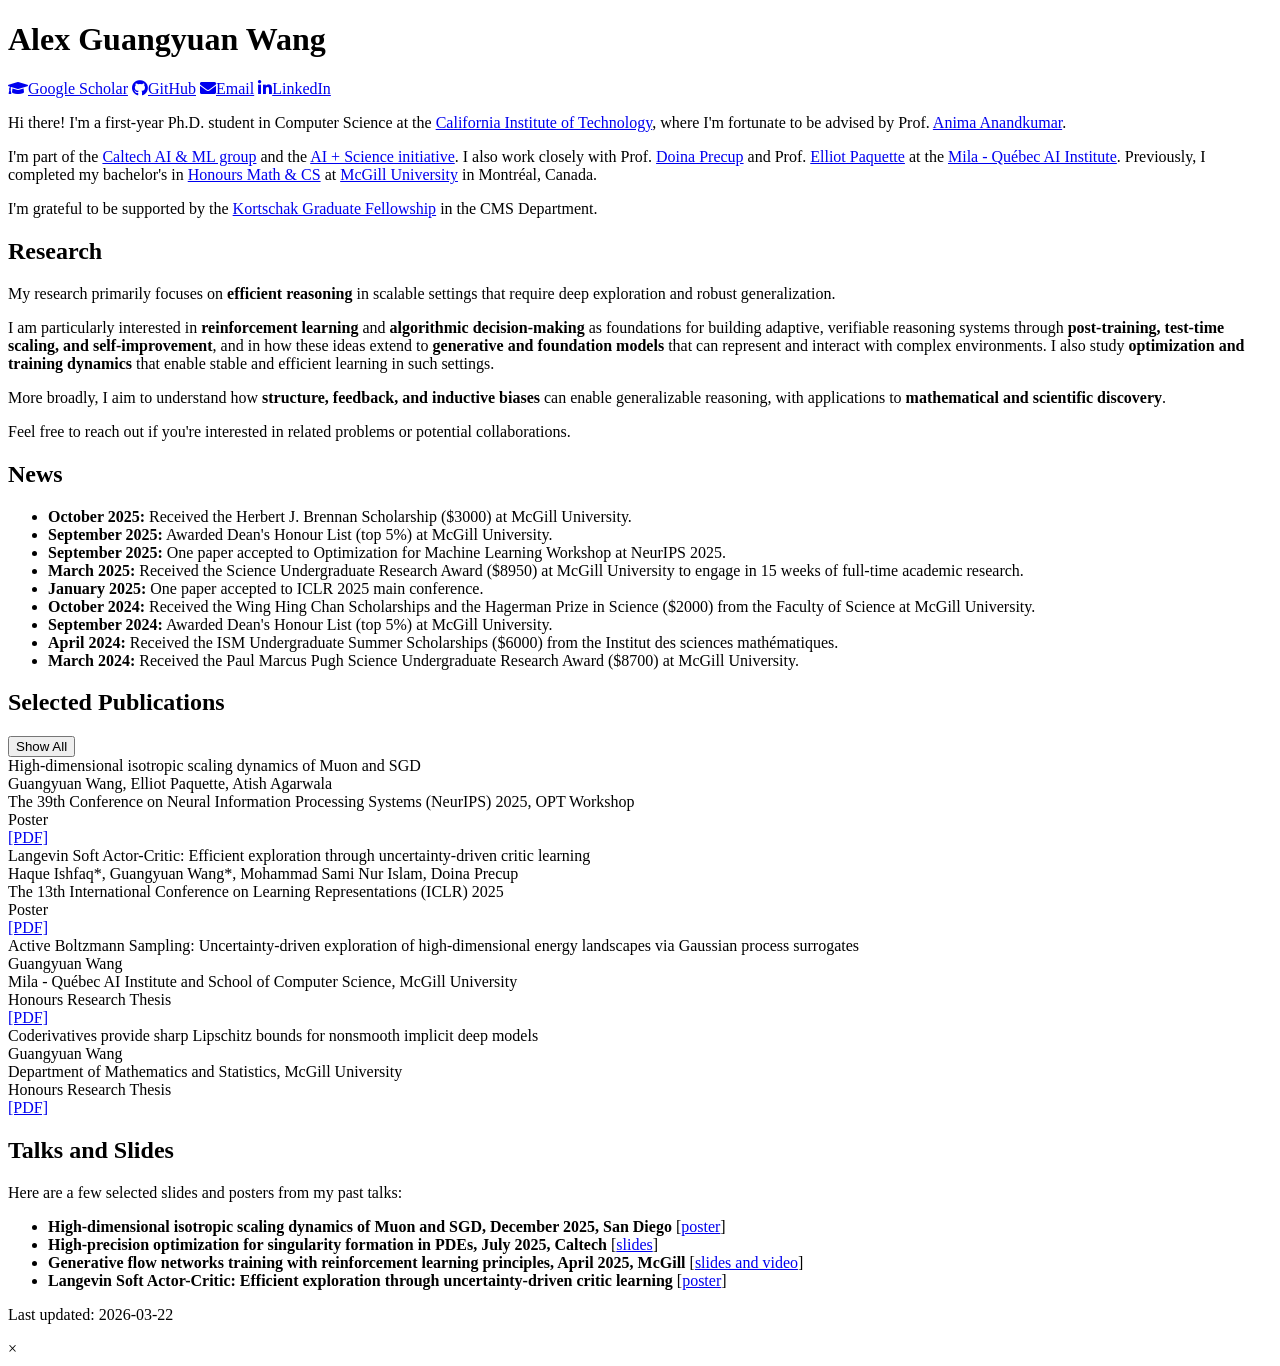
==== index_backup.html @ a8b829eb "update index.html" ====
<!DOCTYPE html>
<html lang="en">
<head>
    <meta charset="UTF-8">
    <meta name="viewport" content="width=device-width, initial-scale=1.0">
    <meta name="description" content="Academic Homepage">
    <meta name="keywords" content="Computer Science, PhD Student, Research, Machine Learning, Robotics, Reinforcement Learning, MSc Student">
    <meta name="author" content="Anonymous">
    <meta property="og:title" content="Academic Homepage - PhD Student">
    <meta property="og:description" content="Research in computer science and related fieldssami.">
    <meta property="og:type" content="website">
    <meta property="og:url" content="#">
    <meta name="twitter:card" content="summary">
    <meta name="twitter:creator" content="@anonymous">
    <title>Alex Guangyuan Wang</title>
    <link rel="stylesheet" href="https://fonts.googleapis.com/css2?family=Merriweather:wght@300;400;500;600&display=swap">
    <link rel="stylesheet" href="https://cdnjs.cloudflare.com/ajax/libs/font-awesome/5.15.3/css/all.min.css">
    <link rel="stylesheet" href="styles.css">
</head>
<body id="top">
    <header>
        <div class="header-content">
            <h1>Alex Guangyuan Wang</h1>
            <!-- <p>Ph.D. in Computer Science, California Institute of Technology</p>
            <p>B.Sc. in Honours Math & CS, McGill University and Mila - Québec AI Institute.</p> -->
            <div class="social-links-header">
                <a href="https://scholar.google.com/citations?user=Vxr5u9cAAAAJ&hl=en"><i class="fas fa-graduation-cap"></i>Google Scholar</a>
<!--                 <a href="https://x.com/SamiNur229934"><i class="fab fa-twitter"></i>Twitter</a> -->
                <a href="https://github.com/al2wang"><i class="fab fa-github"></i>GitHub</a>
                <a href="mailto:guangyuan.wang@mail.mcgill.ca"><i class="fas fa-envelope"></i>Email</a>
                <a href="https://www.linkedin.com/in/guangyuan-wang/"><i class="fab fa-linkedin-in"></i>LinkedIn</a>
                <!-- <a href="resume.pdf" target="_blank"><i class="fas fa-scroll"></i> Resume</a> -->
            </div>
        </div>
<!--         <div class="header-image">
            <img src="images/profile.jpg" alt="Profile Photo">
        </div> -->
    </header>

    <main>
        <section id="about">
            <p>
                Hi there! I'm a first-year Ph.D. student in Computer Science at the <a href="https://www.caltech.edu/">California Institute of Technology</a>, where I'm fortunate to be advised by Prof. <a href="https://en.wikipedia.org/wiki/Anima_Anandkumar">Anima Anandkumar</a>.
            </p>
            <p>
                I'm part of the <a href="https://www.cms.caltech.edu/research/artificial-intelligence-and-machine-learning">Caltech AI & ML group</a> and the <a href="https://ai4science.caltech.edu/">AI + Science initiative</a>.
                I also work closely with Prof. <a href="https://cs.mcgill.ca/~dprecup/">Doina Precup</a> and Prof. <a href="https://elliotpaquette.github.io/">Elliot Paquette</a> at the <a href="https://mila.quebec/en">Mila - Québec AI Institute</a>.
                Previously, I completed my bachelor's in <a href="https://coursecatalogue.mcgill.ca/en/undergraduate/arts/programs/mathematics-statistics/mathematics-computer-science-honours-bsc/">Honours Math & CS</a> at <a href="https://www.mcgill.ca/">McGill University</a> in Montréal, Canada.
            </p>
            <p>
                I'm grateful to be supported by the <a href="https://www.cms.caltech.edu/research/kortschak-scholars">Kortschak Graduate Fellowship</a> in the CMS Department.
            </p>
            <!-- <p>I've done research on machine learning as well as pure and applied mathematics. Specifically, the research projects I have explored center around the following:
                <ul>
                    <li>Designing deep exploration and posterior sampling algorithms in reinforcement learning</li>
                    <li>High-dimensional stochastic optimization for understanding training dynamics of deep models, with connections to random matrices and non-commutative probability theory</li>
                    <li>Reinforcement learning from artificial intelligence feedback and reward alignment</li>
                    <li>Deploying multimodal vision-language models for continual learning domains, bridging reasoning and alignment </li>
                    <li>Singularity formation detection in evolutionary PDEs using neural operators</li>
                    <li>Variational analysis and nonsmooth optimization for studying the Lipschitz stability of implicit networks</li>
                    <li>Bayesian inference and optimization, with connections bandit problems and active sampling settings</li>
                </ul>
            </p> -->
            <!-- <p>My research spans both <b>machine learning</b> and <b>mathematics</b>, with a focus on
                understanding and designing learning systems through theoretical and empirical lenses.
                In particular, I have worked on:
                <ul>
                    <li><b>Reinforcement learning:</b>
                        Deep exploration and posterior sampling algorithms;
                        Reinforcement learning from AI feedback and reward alignment.
                    </li>
                    <li><b>Multimodal learning:</b>
                        Continual learning, reward alignment and reasoning in vision-language models.
                    </li>
                    <li><b>Optimization theory:</b>
                        High-dimensional stochastic optimization and random matrix theory for analyzing training dynamics of deep models;
                        Variational and nonsmooth analysis for studying Lipschitz stability and implicit network optimization.
                    </li>
                    <li><b>Applied mathematics and statistics:</b>
                        Singularity formation in evolutionary PDEs using neural operators;
                        Bayesian inference and active sampling with connections to Gaussian processes.
                    </li>
                </ul>
            </p> -->

            <!-- <p>I am also working closely with Prof. <a href="https://cs.mcgill.ca/~dprecup/">Doina Precup</a>, <a href="https://elliotpaquette.github.io/">Elliot Paquette</a>,
                <a href="https://siamak.page/">Siamak Ravanbakhsh</a>, and <a href="https://www.mcgill.ca/mathstat/tim-hoheisel">Tim Hoheisel</a>
                at McGill University, <a href="https://mila.quebec/en">Mila - Québec AI Institute</a> and <a href="https://www.crmath.ca/">Centre de recherches mathématiques</a>.
                I have also had the privilege of collaborating closely with Professors <a href="https://www.eas.caltech.edu/people/anima">Anima Anandkumar</a>
                and <a href="https://www.cms.caltech.edu/people/hou">Thomas Y. Hou</a>'s research groups
                at <a href="https://www.cms.caltech.edu/">CMS, California Institute of Technology</a>.
            </p> -->
        </section>

        <section id="research">
            <h2>Research</h2>
                <!-- <p>My current research interests span generative models, reinforcement learning, optimization dynamics, and applications to scientific discovery.
                    Speficially, I study reasoning and planning in agentic frameworks and foundation models, their representation geometry that makes downstream optimization well-conditioned, and generalizable discovery strategies under structured environments with verifiable feedback.
                    Ultimately, I aim to develop AI systems that can interact and reason with limited supervision.
                    Feel free to reach out to me in case you have any questions or want to chat about research! I am always open to new collaborations.
                </p> -->
                <p>
                    My research primarily focuses on <b>efficient reasoning</b> in scalable settings that require deep exploration and robust generalization.
                </p>
                <p>
                    I am particularly interested in <b>reinforcement learning</b> and <b>algorithmic decision-making</b> as foundations for building adaptive, verifiable reasoning systems
                    through <b>post-training, test-time scaling, and self-improvement</b>,
                    and in how these ideas extend to <b>generative and foundation models</b> that can represent and interact with complex environments.
                    I also study <b>optimization and training dynamics</b> that enable stable and efficient learning in such settings.
                </p>
                <p>
                    More broadly, I aim to understand how <b>structure, feedback, and inductive biases</b> can enable generalizable reasoning,
                    with applications to <b>mathematical and scientific discovery</b>. 
                </p>
                <p>
                    Feel free to reach out if you're interested in related problems or potential collaborations.
                </p>
                <!-- <p>
                    See a list of publications below, or check out my Google Scholar for a more up-to-date list.
                </p> -->
        </section>

        <section id="news">
            <h2>News</h2>
            <div class="news-container">
                <ul class="news-list">
                    <!-- <li><b>October 2025:</b> Submitted the extension of our workshop paper to the Electronic Journal of Probability, under review.</li> -->
                    <!-- <li><b>November 2025:</b> Submitted the extension of our workshop paper to the Electronic Journal of Probability, under review.</li> -->
                    <li><b>October 2025:</b> Received the Herbert J. Brennan Scholarship ($3000) at McGill University.</li>
                    <li><b>September 2025:</b> Awarded Dean's Honour List (top 5%) at McGill University.</li>
                    <li><b>September 2025:</b> One paper accepted to Optimization for Machine Learning Workshop at NeurIPS 2025.</li>
                    <li><b>March 2025:</b> Received the Science Undergraduate Research Award ($8950) at McGill University to engage in 15 weeks of full-time academic research.</li>
                    <li><b>January 2025:</b> One paper accepted to ICLR 2025 main conference.</li>
                    <li><b>October 2024:</b> Received the Wing Hing Chan Scholarships and the Hagerman Prize in Science ($2000) from the Faculty of Science at McGill University.</li>
                    <li><b>September 2024:</b> Awarded Dean's Honour List (top 5%) at McGill University.</li>
                    <li><b>April 2024:</b> Received the ISM Undergraduate Summer Scholarships ($6000) from the Institut des sciences mathématiques.</li>
                    <li><b>March 2024:</b> Received the Paul Marcus Pugh Science Undergraduate Research Award ($8700) at McGill University.</li>

<!--                     <li><b>05/2025:</b> Received the Master's Research Scholarship from the Fonds de recherche du Québec – Nature et technologies (FRQNT), totalling $33,334 CAD</li> -->
                    <!-- <li>[MM/YYYY]: [News Item 1]</li> -->
                    <!-- <li>[MM/YYYY]: [News Item 2]</li> -->
                    <!-- <li>[MM/YYYY]: [News Item 3]</li> -->
                    <!-- <li>[MM/YYYY]: [News Item 4]</li> -->
                    <!-- <li>[MM/YYYY]: [News Item 5]</li> -->
                    <!-- <li>[MM/YYYY]: [News Item 6]</li> -->
                    <!-- <li>[MM/YYYY]: [News Item 7]</li> -->
                    <!-- <li>[MM/YYYY]: [News Item 8]</li> -->
                    <!-- <li>[MM/YYYY]: [News Item 9]</li> -->
                    <!-- <li>[MM/YYYY]: [News Item 10]</li> -->
                </ul>
            </div>
        </section>

        <section id="publications">
            <div class="publications-header">
                <h2 id="toggle-header">Selected Publications</h2>
                <button id="toggle-publications" class="toggle-publications">Show All</button>
            </div>
            <div id="publications-container">
                Publications will be dynamically loaded here
            </div>
        </section>

        <section id="talks">
            <h2>Talks and Slides</h2>
                <p>Here are a few selected slides and posters from my past talks:
                </p>
                <p>
                    <ul>
                    <li><b>High-dimensional isotropic scaling dynamics of Muon and SGD, December 2025, San Diego</b>
                        [<a href="https://al2wang.github.io/slides/opt_poster.pdf">poster</a>]
                    </li>
                    <li><b>High-precision optimization for singularity formation in PDEs, July 2025, Caltech</b>
                        [<a href="https://al2wang.github.io/slides/singularitylean_slides.pdf">slides</a>]
                    </li>
                    <li><b>Generative flow networks training with reinforcement learning principles, April 2025, McGill</b>
                        [<a href="https://drive.google.com/drive/folders/1EDNT4Fwms_EErY_Bx5Y3sUVkc2OVTjDo?usp=sharing">slides and video</a>]
                    </li>
                    <!-- <li><b>Optimization theory:</b>
                        High-dimensional stochastic optimization and random matrix theory for analyzing training dynamics of deep models;
                        Variational and nonsmooth analysis for studying Lipschitz stability and implicit network optimization.
                    </li> -->
                    <li><b>Langevin Soft Actor-Critic: Efficient exploration through uncertainty-driven critic learning</b>
                        [<a href="https://hmishfaq.github.io/data/poster/poster_lsac.pdf">poster</a>]
                    </li>
                </ul>
                </p>
        </section>

        <!-- <section id="awards"> -->
        <!--     <h2>Awards</h2> -->
        <!--     <div class="award-item"> -->
        <!--         <span class="award-year">[YYYY]</span> -->
        <!--         <div class="award-desc">[Award 1]</div> -->
        <!--     </div> -->
        <!--     <div class="award-item"> -->
        <!--         <span class="award-year">[YYYY]</span> -->
        <!--         <div class="award-desc">[Award 2]</div> -->
        <!--     </div> -->
        <!--     <div class="award-item"> -->
        <!--         <span class="award-year">[YYYY]</span> -->
        <!--         <div class="award-desc">[Award 3]</div> -->
        <!--     </div> -->
        <!--     <div class="award-item"> -->
        <!--         <span class="award-year">[YYYY]</span> -->
        <!--         <div class="award-desc">[Award 4]</div> -->
        <!--     </div> -->
        <!--     <div class="award-item"> -->
        <!--         <span class="award-year">[YYYY]</span> -->
        <!--         <div class="award-desc">[Award 5]</div> -->
        <!--     </div> -->
        <!--     <div class="award-item"> -->
        <!--         <span class="award-year">[YYYY]</span> -->
        <!--         <div class="award-desc">[Award 6]</div> -->
        <!--     </div> -->
        <!-- </section> -->

        <!-- <section id="services"> -->
        <!--     <h2>Services</h2> -->
        <!--     <div class="service-category"> -->
        <!--         <div class="service-title">Reviewer</div> -->
        <!--         <p>[Conference 1 YYYY], [Conference 2 YYYY], [Conference 3 YYYY], [Conference 4 YYYY], [Journal 1 YYYY], [Journal 2 YYYY]</p> -->
        <!--     </div> -->
        <!---->
        <!--     <div class="service-category"> -->
        <!--         <div class="service-title">Teaching Assistant</div> -->
        <!--         <p><a href="#">[Course Code 1]</a>, <a href="#">[Course Code 2]</a></p> -->
        <!--     </div> -->
        <!---->
        <!--     <div class="service-category"> -->
        <!--         <div class="service-title">Volunteer</div> -->
        <!--         <p>[Role 1], [Role 2], [Role 3]</p> -->
        <!--     </div> -->
        <!-- </section> -->

        <!-- <section id="miscellaneous"> -->
        <!--     <h2>Miscellaneous</h2> -->
        <!--     <div class="misc-item"> -->
        <!--         <p>[Optional] Share your hobbies and interests here.</p> -->
        <!--     </div> -->
        <!-- </section> -->
    </main>

    <footer>
        <!-- <p> Design and source code from <a href="https://cs.stanford.edu/~yuhuiz/">Yuhui Zhang's website</a>.</p> -->
        <p>Last updated: 2026-03-22</p>
    </footer>

    <div id="imageModal" class="modal">
        <span class="modal-close" onclick="closeModal()">&times;</span>
        <img class="modal-content" id="modalImage">
    </div>
    <script src="scripts.js"></script>
</body>
</html>
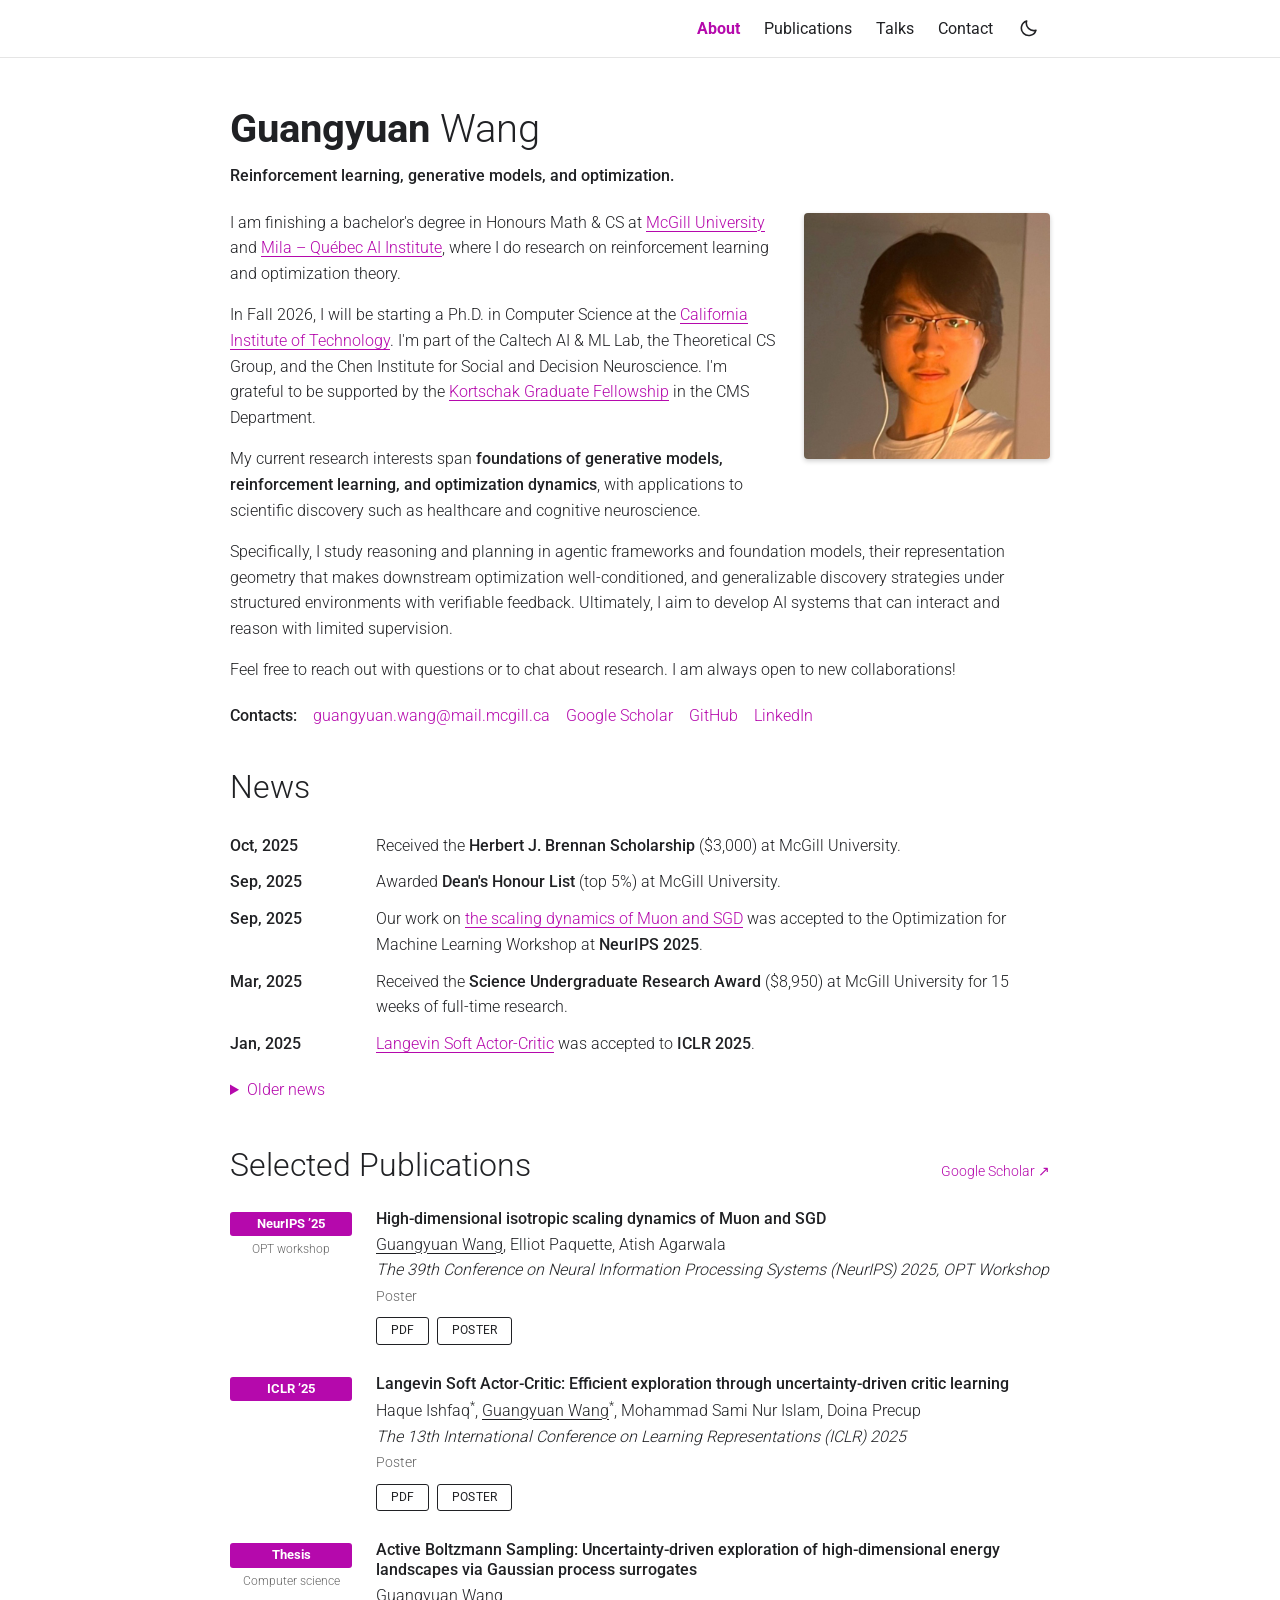
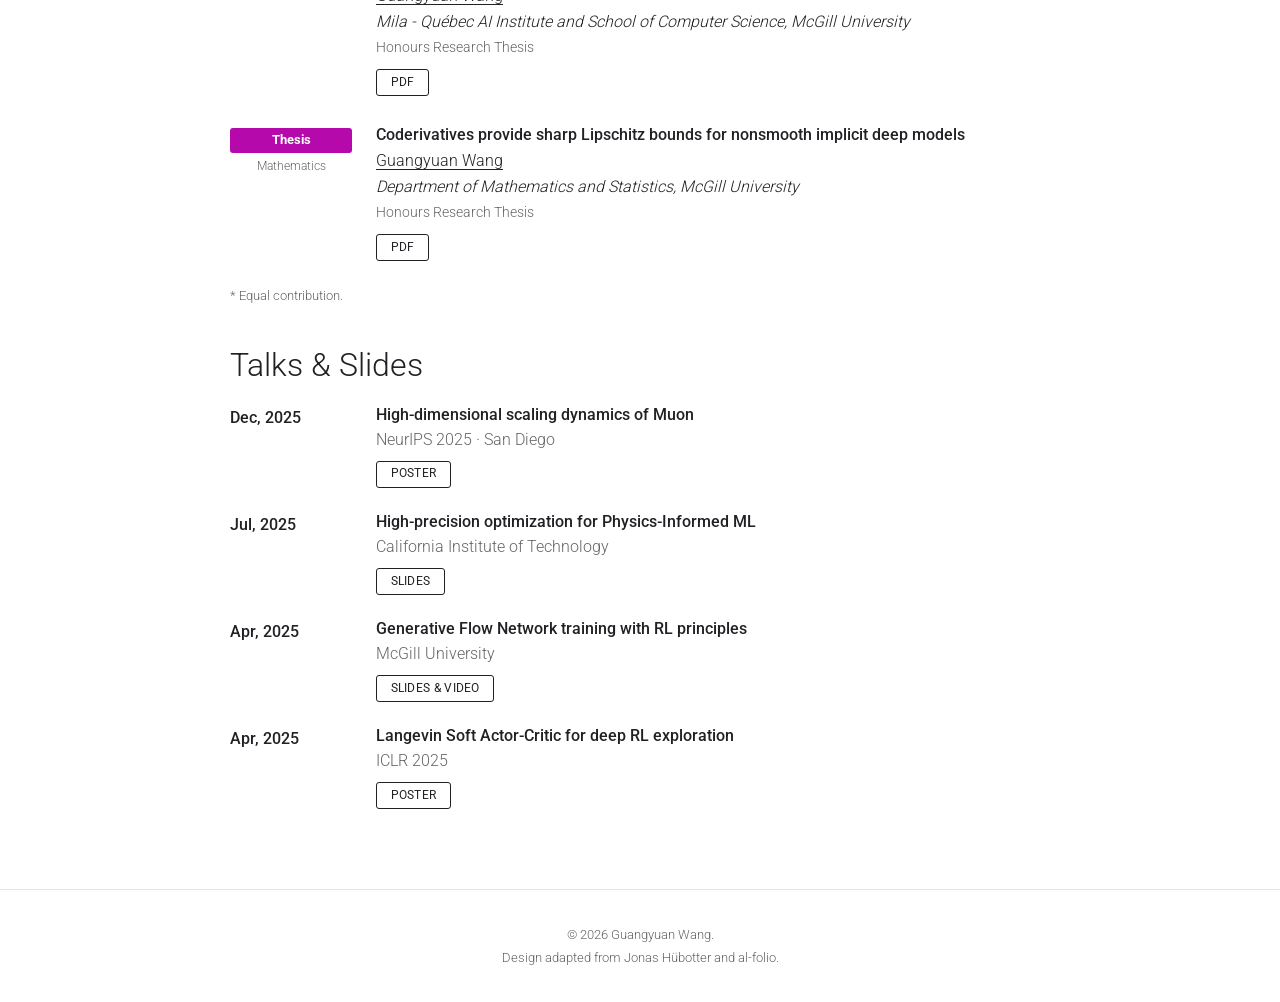
==== commit f9b5aa23: "Redesign academic homepage with al-folio layout" ====
--- a/index_backup.html
+++ b/index_backup.html
@@ -1,258 +1,14 @@
-
-
-<!DOCTYPE html>
+<!doctype html>
 <html lang="en">
 <head>
-    <meta charset="UTF-8">
-    <meta name="viewport" content="width=device-width, initial-scale=1.0">
-    <meta name="description" content="Academic Homepage">
-    <meta name="keywords" content="Computer Science, PhD Student, Research, Machine Learning, Robotics, Reinforcement Learning, MSc Student">
-    <meta name="author" content="Anonymous">
-    <meta property="og:title" content="Academic Homepage - PhD Student">
-    <meta property="og:description" content="Research in computer science and related fieldssami.">
-    <meta property="og:type" content="website">
-    <meta property="og:url" content="#">
-    <meta name="twitter:card" content="summary">
-    <meta name="twitter:creator" content="@anonymous">
-    <title>Alex Guangyuan Wang</title>
-    <link rel="stylesheet" href="https://fonts.googleapis.com/css2?family=Merriweather:wght@300;400;500;600&display=swap">
-    <link rel="stylesheet" href="https://cdnjs.cloudflare.com/ajax/libs/font-awesome/5.15.3/css/all.min.css">
-    <link rel="stylesheet" href="styles.css">
+  <meta charset="utf-8">
+  <meta name="viewport" content="width=device-width, initial-scale=1">
+  <meta http-equiv="refresh" content="0; url=index.html">
+  <link rel="canonical" href="https://al2wang.github.io/">
+  <title>Guangyuan Wang</title>
+  <script>window.location.replace('index.html' + window.location.hash);</script>
 </head>
-<body id="top">
-    <header>
-        <div class="header-content">
-            <h1>Alex Guangyuan Wang</h1>
-            <!-- <p>Ph.D. in Computer Science, California Institute of Technology</p>
-            <p>B.Sc. in Honours Math & CS, McGill University and Mila - Québec AI Institute.</p> -->
-            <div class="social-links-header">
-                <a href="https://scholar.google.com/citations?user=Vxr5u9cAAAAJ&hl=en"><i class="fas fa-graduation-cap"></i>Google Scholar</a>
-<!--                 <a href="https://x.com/SamiNur229934"><i class="fab fa-twitter"></i>Twitter</a> -->
-                <a href="https://github.com/al2wang"><i class="fab fa-github"></i>GitHub</a>
-                <a href="mailto:guangyuan.wang@mail.mcgill.ca"><i class="fas fa-envelope"></i>Email</a>
-                <a href="https://www.linkedin.com/in/guangyuan-wang/"><i class="fab fa-linkedin-in"></i>LinkedIn</a>
-                <!-- <a href="resume.pdf" target="_blank"><i class="fas fa-scroll"></i> Resume</a> -->
-            </div>
-        </div>
-<!--         <div class="header-image">
-            <img src="images/profile.jpg" alt="Profile Photo">
-        </div> -->
-    </header>
-
-    <main>
-        <section id="about">
-            <p>
-                Hi there! I'm a first-year Ph.D. student in Computer Science at the <a href="https://www.caltech.edu/">California Institute of Technology</a>, where I'm fortunate to be advised by Prof. <a href="https://en.wikipedia.org/wiki/Anima_Anandkumar">Anima Anandkumar</a>.
-            </p>
-            <p>
-                I'm part of the <a href="https://www.cms.caltech.edu/research/artificial-intelligence-and-machine-learning">Caltech AI & ML group</a> and the <a href="https://ai4science.caltech.edu/">AI + Science initiative</a>.
-                I also work closely with Prof. <a href="https://cs.mcgill.ca/~dprecup/">Doina Precup</a> and Prof. <a href="https://elliotpaquette.github.io/">Elliot Paquette</a> at the <a href="https://mila.quebec/en">Mila - Québec AI Institute</a>.
-                Previously, I completed my bachelor's in <a href="https://coursecatalogue.mcgill.ca/en/undergraduate/arts/programs/mathematics-statistics/mathematics-computer-science-honours-bsc/">Honours Math & CS</a> at <a href="https://www.mcgill.ca/">McGill University</a> in Montréal, Canada.
-            </p>
-            <p>
-                I'm grateful to be supported by the <a href="https://www.cms.caltech.edu/research/kortschak-scholars">Kortschak Graduate Fellowship</a> in the CMS Department.
-            </p>
-            <!-- <p>I've done research on machine learning as well as pure and applied mathematics. Specifically, the research projects I have explored center around the following:
-                <ul>
-                    <li>Designing deep exploration and posterior sampling algorithms in reinforcement learning</li>
-                    <li>High-dimensional stochastic optimization for understanding training dynamics of deep models, with connections to random matrices and non-commutative probability theory</li>
-                    <li>Reinforcement learning from artificial intelligence feedback and reward alignment</li>
-                    <li>Deploying multimodal vision-language models for continual learning domains, bridging reasoning and alignment </li>
-                    <li>Singularity formation detection in evolutionary PDEs using neural operators</li>
-                    <li>Variational analysis and nonsmooth optimization for studying the Lipschitz stability of implicit networks</li>
-                    <li>Bayesian inference and optimization, with connections bandit problems and active sampling settings</li>
-                </ul>
-            </p> -->
-            <!-- <p>My research spans both <b>machine learning</b> and <b>mathematics</b>, with a focus on
-                understanding and designing learning systems through theoretical and empirical lenses.
-                In particular, I have worked on:
-                <ul>
-                    <li><b>Reinforcement learning:</b>
-                        Deep exploration and posterior sampling algorithms;
-                        Reinforcement learning from AI feedback and reward alignment.
-                    </li>
-                    <li><b>Multimodal learning:</b>
-                        Continual learning, reward alignment and reasoning in vision-language models.
-                    </li>
-                    <li><b>Optimization theory:</b>
-                        High-dimensional stochastic optimization and random matrix theory for analyzing training dynamics of deep models;
-                        Variational and nonsmooth analysis for studying Lipschitz stability and implicit network optimization.
-                    </li>
-                    <li><b>Applied mathematics and statistics:</b>
-                        Singularity formation in evolutionary PDEs using neural operators;
-                        Bayesian inference and active sampling with connections to Gaussian processes.
-                    </li>
-                </ul>
-            </p> -->
-
-            <!-- <p>I am also working closely with Prof. <a href="https://cs.mcgill.ca/~dprecup/">Doina Precup</a>, <a href="https://elliotpaquette.github.io/">Elliot Paquette</a>,
-                <a href="https://siamak.page/">Siamak Ravanbakhsh</a>, and <a href="https://www.mcgill.ca/mathstat/tim-hoheisel">Tim Hoheisel</a>
-                at McGill University, <a href="https://mila.quebec/en">Mila - Québec AI Institute</a> and <a href="https://www.crmath.ca/">Centre de recherches mathématiques</a>.
-                I have also had the privilege of collaborating closely with Professors <a href="https://www.eas.caltech.edu/people/anima">Anima Anandkumar</a>
-                and <a href="https://www.cms.caltech.edu/people/hou">Thomas Y. Hou</a>'s research groups
-                at <a href="https://www.cms.caltech.edu/">CMS, California Institute of Technology</a>.
-            </p> -->
-        </section>
-
-        <section id="research">
-            <h2>Research</h2>
-                <!-- <p>My current research interests span generative models, reinforcement learning, optimization dynamics, and applications to scientific discovery.
-                    Speficially, I study reasoning and planning in agentic frameworks and foundation models, their representation geometry that makes downstream optimization well-conditioned, and generalizable discovery strategies under structured environments with verifiable feedback.
-                    Ultimately, I aim to develop AI systems that can interact and reason with limited supervision.
-                    Feel free to reach out to me in case you have any questions or want to chat about research! I am always open to new collaborations.
-                </p> -->
-                <p>
-                    My research primarily focuses on <b>efficient reasoning</b> in scalable settings that require deep exploration and robust generalization.
-                </p>
-                <p>
-                    I am particularly interested in <b>reinforcement learning</b> and <b>algorithmic decision-making</b> as foundations for building adaptive, verifiable reasoning systems
-                    through <b>post-training, test-time scaling, and self-improvement</b>,
-                    and in how these ideas extend to <b>generative and foundation models</b> that can represent and interact with complex environments.
-                    I also study <b>optimization and training dynamics</b> that enable stable and efficient learning in such settings.
-                </p>
-                <p>
-                    More broadly, I aim to understand how <b>structure, feedback, and inductive biases</b> can enable generalizable reasoning,
-                    with applications to <b>mathematical and scientific discovery</b>. 
-                </p>
-                <p>
-                    Feel free to reach out if you're interested in related problems or potential collaborations.
-                </p>
-                <!-- <p>
-                    See a list of publications below, or check out my Google Scholar for a more up-to-date list.
-                </p> -->
-        </section>
-
-        <section id="news">
-            <h2>News</h2>
-            <div class="news-container">
-                <ul class="news-list">
-                    <!-- <li><b>October 2025:</b> Submitted the extension of our workshop paper to the Electronic Journal of Probability, under review.</li> -->
-                    <!-- <li><b>November 2025:</b> Submitted the extension of our workshop paper to the Electronic Journal of Probability, under review.</li> -->
-                    <li><b>October 2025:</b> Received the Herbert J. Brennan Scholarship ($3000) at McGill University.</li>
-                    <li><b>September 2025:</b> Awarded Dean's Honour List (top 5%) at McGill University.</li>
-                    <li><b>September 2025:</b> One paper accepted to Optimization for Machine Learning Workshop at NeurIPS 2025.</li>
-                    <li><b>March 2025:</b> Received the Science Undergraduate Research Award ($8950) at McGill University to engage in 15 weeks of full-time academic research.</li>
-                    <li><b>January 2025:</b> One paper accepted to ICLR 2025 main conference.</li>
-                    <li><b>October 2024:</b> Received the Wing Hing Chan Scholarships and the Hagerman Prize in Science ($2000) from the Faculty of Science at McGill University.</li>
-                    <li><b>September 2024:</b> Awarded Dean's Honour List (top 5%) at McGill University.</li>
-                    <li><b>April 2024:</b> Received the ISM Undergraduate Summer Scholarships ($6000) from the Institut des sciences mathématiques.</li>
-                    <li><b>March 2024:</b> Received the Paul Marcus Pugh Science Undergraduate Research Award ($8700) at McGill University.</li>
-
-<!--                     <li><b>05/2025:</b> Received the Master's Research Scholarship from the Fonds de recherche du Québec – Nature et technologies (FRQNT), totalling $33,334 CAD</li> -->
-                    <!-- <li>[MM/YYYY]: [News Item 1]</li> -->
-                    <!-- <li>[MM/YYYY]: [News Item 2]</li> -->
-                    <!-- <li>[MM/YYYY]: [News Item 3]</li> -->
-                    <!-- <li>[MM/YYYY]: [News Item 4]</li> -->
-                    <!-- <li>[MM/YYYY]: [News Item 5]</li> -->
-                    <!-- <li>[MM/YYYY]: [News Item 6]</li> -->
-                    <!-- <li>[MM/YYYY]: [News Item 7]</li> -->
-                    <!-- <li>[MM/YYYY]: [News Item 8]</li> -->
-                    <!-- <li>[MM/YYYY]: [News Item 9]</li> -->
-                    <!-- <li>[MM/YYYY]: [News Item 10]</li> -->
-                </ul>
-            </div>
-        </section>
-
-        <section id="publications">
-            <div class="publications-header">
-                <h2 id="toggle-header">Selected Publications</h2>
-                <button id="toggle-publications" class="toggle-publications">Show All</button>
-            </div>
-            <div id="publications-container">
-                Publications will be dynamically loaded here
-            </div>
-        </section>
-
-        <section id="talks">
-            <h2>Talks and Slides</h2>
-                <p>Here are a few selected slides and posters from my past talks:
-                </p>
-                <p>
-                    <ul>
-                    <li><b>High-dimensional isotropic scaling dynamics of Muon and SGD, December 2025, San Diego</b>
-                        [<a href="https://al2wang.github.io/slides/opt_poster.pdf">poster</a>]
-                    </li>
-                    <li><b>High-precision optimization for singularity formation in PDEs, July 2025, Caltech</b>
-                        [<a href="https://al2wang.github.io/slides/singularitylean_slides.pdf">slides</a>]
-                    </li>
-                    <li><b>Generative flow networks training with reinforcement learning principles, April 2025, McGill</b>
-                        [<a href="https://drive.google.com/drive/folders/1EDNT4Fwms_EErY_Bx5Y3sUVkc2OVTjDo?usp=sharing">slides and video</a>]
-                    </li>
-                    <!-- <li><b>Optimization theory:</b>
-                        High-dimensional stochastic optimization and random matrix theory for analyzing training dynamics of deep models;
-                        Variational and nonsmooth analysis for studying Lipschitz stability and implicit network optimization.
-                    </li> -->
-                    <li><b>Langevin Soft Actor-Critic: Efficient exploration through uncertainty-driven critic learning</b>
-                        [<a href="https://hmishfaq.github.io/data/poster/poster_lsac.pdf">poster</a>]
-                    </li>
-                </ul>
-                </p>
-        </section>
-
-        <!-- <section id="awards"> -->
-        <!--     <h2>Awards</h2> -->
-        <!--     <div class="award-item"> -->
-        <!--         <span class="award-year">[YYYY]</span> -->
-        <!--         <div class="award-desc">[Award 1]</div> -->
-        <!--     </div> -->
-        <!--     <div class="award-item"> -->
-        <!--         <span class="award-year">[YYYY]</span> -->
-        <!--         <div class="award-desc">[Award 2]</div> -->
-        <!--     </div> -->
-        <!--     <div class="award-item"> -->
-        <!--         <span class="award-year">[YYYY]</span> -->
-        <!--         <div class="award-desc">[Award 3]</div> -->
-        <!--     </div> -->
-        <!--     <div class="award-item"> -->
-        <!--         <span class="award-year">[YYYY]</span> -->
-        <!--         <div class="award-desc">[Award 4]</div> -->
-        <!--     </div> -->
-        <!--     <div class="award-item"> -->
-        <!--         <span class="award-year">[YYYY]</span> -->
-        <!--         <div class="award-desc">[Award 5]</div> -->
-        <!--     </div> -->
-        <!--     <div class="award-item"> -->
-        <!--         <span class="award-year">[YYYY]</span> -->
-        <!--         <div class="award-desc">[Award 6]</div> -->
-        <!--     </div> -->
-        <!-- </section> -->
-
-        <!-- <section id="services"> -->
-        <!--     <h2>Services</h2> -->
-        <!--     <div class="service-category"> -->
-        <!--         <div class="service-title">Reviewer</div> -->
-        <!--         <p>[Conference 1 YYYY], [Conference 2 YYYY], [Conference 3 YYYY], [Conference 4 YYYY], [Journal 1 YYYY], [Journal 2 YYYY]</p> -->
-        <!--     </div> -->
-        <!---->
-        <!--     <div class="service-category"> -->
-        <!--         <div class="service-title">Teaching Assistant</div> -->
-        <!--         <p><a href="#">[Course Code 1]</a>, <a href="#">[Course Code 2]</a></p> -->
-        <!--     </div> -->
-        <!---->
-        <!--     <div class="service-category"> -->
-        <!--         <div class="service-title">Volunteer</div> -->
-        <!--         <p>[Role 1], [Role 2], [Role 3]</p> -->
-        <!--     </div> -->
-        <!-- </section> -->
-
-        <!-- <section id="miscellaneous"> -->
-        <!--     <h2>Miscellaneous</h2> -->
-        <!--     <div class="misc-item"> -->
-        <!--         <p>[Optional] Share your hobbies and interests here.</p> -->
-        <!--     </div> -->
-        <!-- </section> -->
-    </main>
-
-    <footer>
-        <!-- <p> Design and source code from <a href="https://cs.stanford.edu/~yuhuiz/">Yuhui Zhang's website</a>.</p> -->
-        <p>Last updated: 2026-03-22</p>
-    </footer>
-
-    <div id="imageModal" class="modal">
-        <span class="modal-close" onclick="closeModal()">&times;</span>
-        <img class="modal-content" id="modalImage">
-    </div>
-    <script src="scripts.js"></script>
+<body>
+  <p>This page has moved to <a href="index.html">Guangyuan Wang's homepage</a>.</p>
 </body>
 </html>
-
